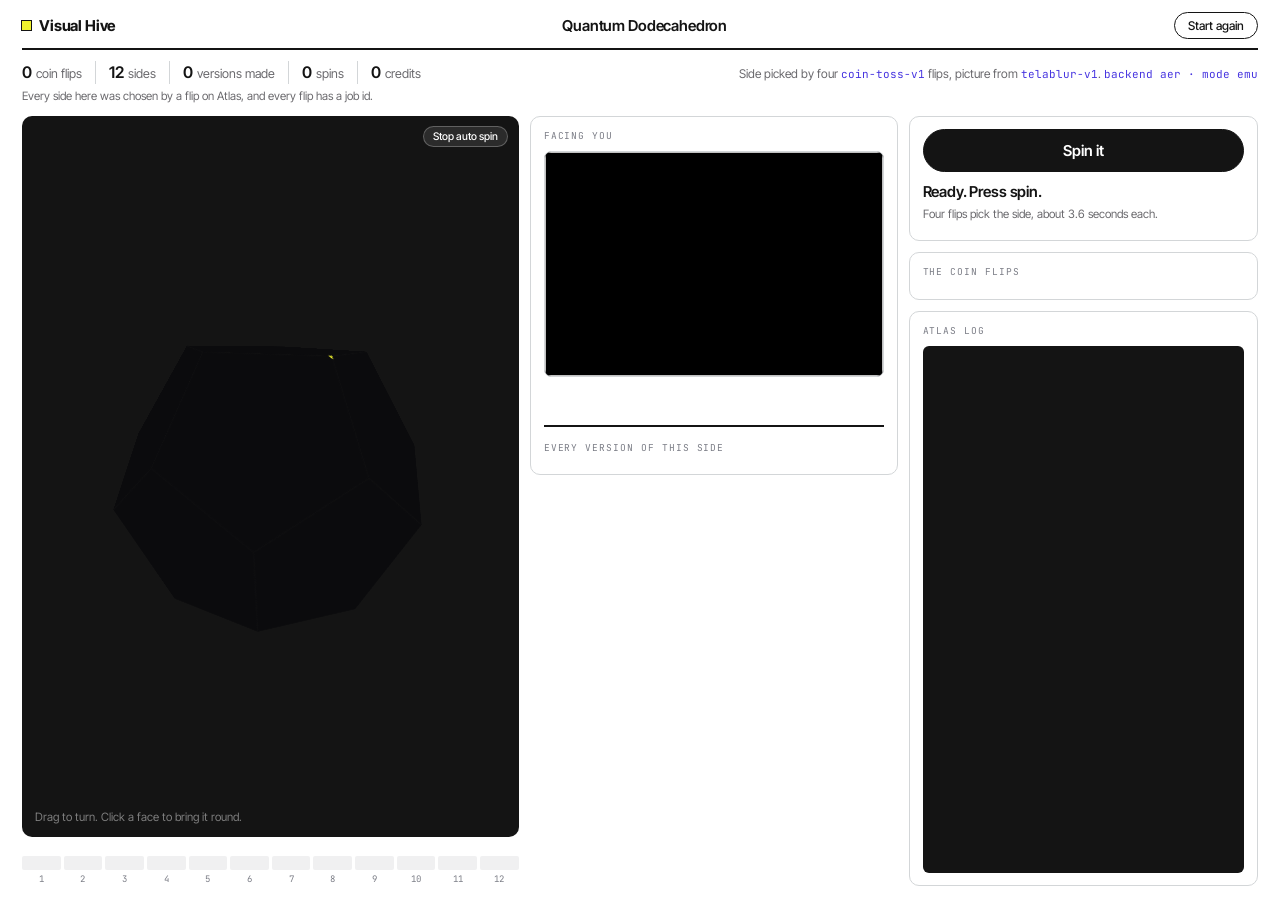
==== templates/index.html @ 01b64211 "Moth Hack 2026 — quantum dodecahedron viewer Flask live viewer for challenge #8: real Atlas API quan" ====
<!doctype html>
<html lang="en-GB">
<head>
<meta charset="utf-8">
<meta name="viewport" content="width=device-width, initial-scale=1, viewport-fit=cover">
<title>Quantum Dodecahedron</title>

<link rel="preconnect" href="https://fonts.googleapis.com">
<link rel="preconnect" href="https://fonts.gstatic.com" crossorigin>
<link href="https://fonts.googleapis.com/css2?family=Inter+Tight:wght@400;500;600;700&family=JetBrains+Mono:wght@400;500&display=swap" rel="stylesheet">
<link rel="stylesheet" href="/static/css/style.css">
</head>
<body>

<div class="app">

  <!-- 1 topbar -->
  <header id="topbar">
    <span class="brand"><i class="sq"></i> Visual Hive</span>
    <h1>Quantum Dodecahedron</h1>
    <button id="resetBtn">Start again</button>
  </header>

  <!-- 2 counters and engine line -->
  <div id="meta">
    <div>
      <div id="counters">
        <span><b id="c-flips">0</b>coin flips</span>
        <span><b>12</b>sides</span>
        <span><b id="c-versions">0</b>versions made</span>
        <span><b id="c-spins">0</b>spins</span>
        <span><b id="c-credits">0</b>credits</span>
      </div>
      <div id="claim">Every side here was chosen by a flip on Atlas, and every flip has a job id.</div>
    </div>
    <div id="engine-line">
      Side picked by four <span class="m">coin-toss-v1</span> flips, picture from
      <span class="m">telablur-v1</span>. <span class="m">backend aer &middot; mode emu</span>
    </div>
  </div>

  <!-- 3 the three columns -->
  <div class="main">

    <!-- left: the solid -->
    <div class="col">
      <div id="stage">
        <div class="hud">
          <button id="autoSpinBtn">Stop auto spin</button>
        </div>
        <div class="tip">Drag to turn. Click a face to bring it round.</div>
      </div>
      <div id="floorstrip"></div>
    </div>

    <!-- middle: facing you -->
    <div class="col">
      <div class="card">
        <span class="kicker">Facing you</span>
        <img id="faceimg" alt="">
        <button id="maskToggle" class="ghost" hidden>Show mask</button>

        <div class="facehead">
          <h2 id="facename">&nbsp;</h2>
          <span id="faceversion"></span>
        </div>
        <p class="facesub" id="facesub"></p>

        <div class="rows" id="facerows"></div>

        <div id="versions">
          <span class="kicker">Every version of this side</span>
          <div id="vlist" style="margin-top:5px"></div>
        </div>
      </div>
    </div>

    <!-- right: the wait, in the order it happens -->
    <div class="col colC">
      <div class="card">
        <button class="primary" id="spinBtn">Spin it</button>
        <div id="status">
          <div id="stage-line">Ready. Press spin.</div>
          <div id="poll-line">Four flips pick the side, about 3.6 seconds each.</div>
          <div id="clock-line"></div>
        </div>
      </div>

      <div class="card">
        <span class="kicker">The coin flips</span>
        <div id="ladder-rows"></div>
      </div>

      <div class="card logcard">
        <span class="kicker">Atlas log</span>
        <div id="log"></div>
      </div>
    </div>

  </div>
</div>

<script src="/static/js/dodeca.js"></script>
<script src="/static/js/app.js"></script>
</body>
</html>
---- static/css/style.css ----
/* Lifted from reference/screen.html's STYLE START/END block (docs/07-design.md
   tokens, docs/05-screen-contract.md layout) — see LEARNINGS.md 2026-09-26 for
   what was deliberately dropped: .pclip .edge/.num (dodeca.js never creates
   those child spans, so the selectors are inert) and the reference's
   edge-gradient .sel rule (replaced with the box-shadow rule already proven
   to work, which doesn't depend on those missing spans). #stage/.pface/.pclip
   themselves are unchanged from the reference — this file already had a
   correct, simpler version of them; this replaces it with the fuller one
   (adds background/cursor/flex) since they're compatible. */

/* --- tokens, docs/07-design.md --------------------------------------- */
:root{
  --paper:#ffffff;   /* background, always white            */
  --ink:#141414;     /* text, the stage, rules              */
  --signal:#f0f22e;  /* the one live thing. never text on white */
  --circuit:#4634e0; /* job ids, elapsed, credits. nothing else */
  --slate:#6a696d;   /* secondary text, data labels         */
  --steel:#7b7d86;   /* kickers, API field names            */
  --mist:#d3d6d8;    /* hairlines, borders                  */
  --track:#f0f0f1;   /* bar tracks, inactive pills          */

  --S:180px;         /* face box                            */
  --R:117.81px;      /* inradius = 0.6545 x S               */
  color-scheme:light;
  box-sizing:border-box;
}
*,*::before,*::after{box-sizing:inherit}
html,body{height:100%}
body{margin:0;background:var(--paper);color:var(--ink);
  font-family:"Inter Tight",system-ui,-apple-system,Arial,sans-serif;
  font-size:15px;line-height:1.45;-webkit-font-smoothing:antialiased}

/* --- shared ---------------------------------------------------------- */
.mono,code{font-family:"JetBrains Mono",ui-monospace,Menlo,Consolas,monospace}
.kicker{font-family:"JetBrains Mono",monospace;font-size:9.5px;text-transform:uppercase;
  letter-spacing:.1em;color:var(--steel)}
.sq{width:9px;height:9px;background:var(--signal);outline:1px solid var(--ink);
  display:inline-block;flex:0 0 auto}
.card{border:1px solid var(--mist);border-radius:10px;padding:12px 13px;min-width:0}
.card > .kicker{display:block;margin-bottom:8px}
button{font-family:"Inter Tight";font-size:12px;font-weight:500;background:var(--paper);
  color:var(--ink);border:1px solid var(--ink);border-radius:99px;padding:5px 13px;cursor:pointer}
button.primary{background:var(--ink);color:#fff;font-size:15px;font-weight:600;
  padding:11px 26px;width:100%}
button:focus-visible{outline:2px solid var(--circuit);outline-offset:2px}
button:disabled{opacity:.4;cursor:default}

/* --- shell ----------------------------------------------------------- */
/* height, not min-height: 07-design.md's own warning is "min-height:0 on
   every flex/grid child with a scroller, or the log will push the page
   instead of scrolling" — that only holds if something above actually caps
   the height in the first place. min-height:100% here doesn't; the grid
   just grows to fit hundreds of real log lines instead of confining them
   to #log's own scrollbar. Confirmed the bug via a real browser screenshot
   (an 8862px-tall page) before fixing — see LEARNINGS.md, 2026-09-26. */
.app{height:100%;display:grid;grid-template-rows:auto auto 1fr;gap:11px;
  max-width:1500px;margin:0 auto;overflow:hidden;
  padding:calc(12px + env(safe-area-inset-top,0px)) clamp(12px,2vw,22px)
          calc(14px + env(safe-area-inset-bottom,0px))}

/* --- 1 topbar -------------------------------------------------------- */
#topbar{display:flex;align-items:center;justify-content:space-between;gap:14px;
  flex-wrap:wrap;border-bottom:2px solid var(--ink);padding-bottom:9px}
#topbar .brand{display:flex;align-items:center;gap:8px;font-weight:700;font-size:15px;
  letter-spacing:-.01em}
#topbar h1{margin:0;font-size:15px;font-weight:600;letter-spacing:-.01em}

/* --- 2 counters and engine line -------------------------------------- */
#meta{display:flex;justify-content:space-between;gap:16px;flex-wrap:wrap;align-items:baseline}
#counters{display:flex;flex-wrap:wrap}
#counters > span{padding-right:13px;margin-right:13px;border-right:1px solid var(--mist);
  font-size:12.5px;color:var(--slate)}
#counters > span:last-child{border-right:0;margin-right:0;padding-right:0}
#counters b{color:var(--ink);font-weight:600;font-size:16px;margin-right:4px}
#claim{font-size:11.5px;color:var(--slate);margin-top:4px}
#engine-line{font-size:12px;color:var(--slate)}
#engine-line .m{font-family:"JetBrains Mono",monospace;font-size:11px;color:var(--circuit)}

/* --- 3 columns ------------------------------------------------------- */
.main{display:grid;grid-template-columns:minmax(0,1.35fr) minmax(280px,1fr) minmax(280px,.95fr);
  gap:11px;min-height:0}
.col{display:flex;flex-direction:column;gap:11px;min-width:0;min-height:0}
@media(max-width:1180px){
  .main{grid-template-columns:minmax(0,1.2fr) minmax(260px,1fr)}
  .colC{grid-column:1 / -1}}
@media(max-width:760px){
  .main{grid-template-columns:1fr}
  .colC{grid-column:auto}
  /* .app{height:100%;overflow:hidden} is correct for the fixed 3-column
     desktop layout (it's what keeps #log scrolling in its own box instead
     of pushing the page — see the note above .app's rule). Once columns
     stack into one on a phone, that same hard cap just clips everything
     below the fold with no way to scroll to it — confirmed with a real
     mobile viewport screenshot before fixing, not assumed. On a phone the
     page scrolls normally instead; individual boxes (#log) get their own
     bounded height instead of fighting over a 1fr row that no longer
     constrains them. */
  .app{height:auto;min-height:100%;overflow:visible}
  #stage{flex:none;min-height:0;height:52vh;max-height:340px}
  .logcard{flex:none}
  #log{max-height:200px}
  #meta{gap:8px 16px}
  #counters{gap:2px 0}
  #counters>span{font-size:11.5px;padding-right:10px;margin-right:10px}
  #engine-line{font-size:11px}
}

/* --- the solid ------------------------------------------------------- */
/* THE RULE: .pface carries the 3D transform and NOTHING that groups it.
   No clip-path, filter, opacity below 1, mask, overflow or mix-blend-mode.
   Any of those drops it out of the 3D context and the solid paints flat.
   dodeca.js builds #solid and all 12 .pface/.pclip nodes at runtime — this
   file only styles them, never creates them. */
#stage{background:var(--ink);border-radius:10px;position:relative;overflow:hidden;
  display:grid;place-items:center;perspective:720px;flex:1;min-height:320px;
  touch-action:none;user-select:none;cursor:grab}
.pface{position:absolute;inset:0;backface-visibility:hidden}
.pclip{position:absolute;inset:0;
  clip-path:polygon(50% 0%,97.55% 34.55%,79.39% 90.45%,20.61% 90.45%,2.45% 34.55%);
  background:#0b0b0d center/cover no-repeat}
.pface.sel .pclip{                     /* selection is an edge, never a wash */
  box-shadow: inset 0 0 0 2px var(--signal);
}
#stage .hud{position:absolute;right:11px;top:10px;display:flex;gap:6px;z-index:6}
#stage .hud button{font-size:10.5px;padding:3px 9px;background:rgba(255,255,255,.1);
  color:#fff;border:1px solid rgba(255,255,255,.25)}
#stage .tip{position:absolute;left:13px;bottom:11px;font-size:11.5px;
  color:rgba(255,255,255,.45);z-index:6}

/* --- facing you ------------------------------------------------------ */
#faceimg{width:100%;border-radius:7px;display:block;border:1px solid var(--mist);
  background:#000;aspect-ratio:3/2;object-fit:cover}
#maskToggle{margin-top:8px;font-size:10.5px;padding:3px 11px}
.facehead{display:flex;justify-content:space-between;align-items:baseline;gap:10px;margin:10px 0 2px}
.facehead h2{margin:0;font-size:19px;font-weight:700;letter-spacing:-.02em}
.facehead span{font-family:"JetBrains Mono",monospace;font-size:11px;color:var(--circuit)}
.facesub{margin:0 0 8px;font-size:12px;color:var(--slate)}
.mfloor{font-family:"JetBrains Mono",monospace;font-size:11px;color:var(--circuit);margin-left:6px}

/* data row: plain label on top, API field name under it, value right */
.r{display:grid;grid-template-columns:1fr auto;gap:10px;padding:5px 0;
  border-bottom:1px solid var(--mist);font-size:12px;align-items:baseline}
.r:last-child{border-bottom:0}
.r .k{color:var(--slate)}
.r .k em{display:block;font-style:normal;font-family:"JetBrains Mono",monospace;
  font-size:9px;color:var(--steel)}
.r .v{font-weight:600;font-size:11.5px;text-align:right;word-break:break-all}
.r .v.c{color:var(--circuit);font-family:"JetBrains Mono",monospace;font-weight:400;font-size:10px}

#versions{margin-top:10px;border-top:2px solid var(--ink);padding-top:8px}
/* M4: a side landed on four times reads four rising numbers down this column */
.vrow{display:grid;grid-template-columns:50px 1fr auto auto;gap:9px;align-items:center;
  padding:6px 0;border-bottom:1px solid var(--mist);font-size:11.5px;cursor:pointer}
.vrow:last-child{border-bottom:0}
.vrow.now{background:linear-gradient(transparent 64%,var(--signal) 64%)}
.vthumb{width:50px;height:34px;border-radius:3px;border:1px solid var(--mist);
  background-size:cover;background-position:center}
.vmain b{font-weight:600}
.vmain em{font-style:normal;display:block;font-family:"JetBrains Mono",monospace;
  font-size:9.5px;color:var(--circuit)}
.vfloor{font-family:"JetBrains Mono",monospace;font-size:9.5px;color:var(--steel);text-align:right}
.vtime{font-family:"JetBrains Mono",monospace;font-size:9.5px;color:var(--steel);
  text-align:right;line-height:1.5}

/* --- floor strip under the solid (docs/mask-tasks M5) ------------------ */
#floorstrip{display:grid;grid-template-columns:repeat(12,1fr);gap:3px;margin-top:8px}
.fcell{display:flex;flex-direction:column;gap:3px;min-width:0}
.ffill{height:14px;border-radius:2px;background:var(--track);overflow:hidden}
.ffill i{display:block;height:100%;width:0%;background:var(--ink);transition:width .4s ease}
.fcell.front .ffill i{background:var(--signal)}
.fnum{font-family:"JetBrains Mono",monospace;font-size:9px;color:var(--steel);text-align:center}

/* --- activity -------------------------------------------------------- */
#status{margin-top:10px;display:flex;flex-direction:column;gap:5px}
#stage-line{font-size:15px;font-weight:600;line-height:1.3;letter-spacing:-.01em}
#stage-line .hl{background:linear-gradient(transparent 58%,var(--signal) 58%)}
#poll-line{font-size:11.5px;color:var(--slate)}
#clock-line{font-family:"JetBrains Mono",monospace;font-size:10.5px;color:var(--steel)}

.draw{margin-bottom:9px}
.draw .dlab{font-size:11.5px;color:var(--slate);margin-bottom:4px}
.rung{display:grid;grid-template-columns:44px 46px 20px 1fr;gap:8px;align-items:center;
  padding:5px 0;border-bottom:1px solid var(--mist);font-size:11.5px;
  opacity:0;transform:translateY(-4px);transition:opacity .28s ease, transform .28s ease}
.rung.in{opacity:1;transform:none}
.rung .n{color:var(--steel);font-size:11px}
.rung .o{font-weight:600}
.rung .b{font-family:"JetBrains Mono",monospace;font-weight:500;text-align:center;
  background:var(--track);border-radius:3px}
.rung .b.one{background:var(--ink);color:#fff}
.rung .j{font-family:"JetBrains Mono",monospace;font-size:9.5px;color:var(--circuit);
  overflow:hidden;text-overflow:ellipsis;white-space:nowrap}
.dsum{margin-top:6px;font-size:12px}
.dsum .bits{font-family:"JetBrains Mono",monospace;letter-spacing:.28em;font-weight:500}
.dsum .good{background:linear-gradient(transparent 58%,var(--signal) 58%);font-weight:600}

.logcard{flex:1;min-height:150px;display:flex;flex-direction:column}
#log{background:var(--ink);border-radius:6px;padding:9px 10px;flex:1;overflow:auto;
  font-family:"JetBrains Mono",monospace;font-size:10px;line-height:1.65;color:#d8d8d8}
#log .l{display:grid;grid-template-columns:52px 104px 1fr;gap:8px;padding:1px 0}
#log .t{color:#7a7a7a}
#log .ty{color:var(--signal)}
#log .ty.sub{color:#9aa0ff}
#log .ty.cmp{color:#8ad8b5}
#log .d{color:#cbcbcb;overflow:hidden;text-overflow:ellipsis;white-space:nowrap}

@media (prefers-reduced-motion:reduce){*{animation:none!important;transition:none!important}}
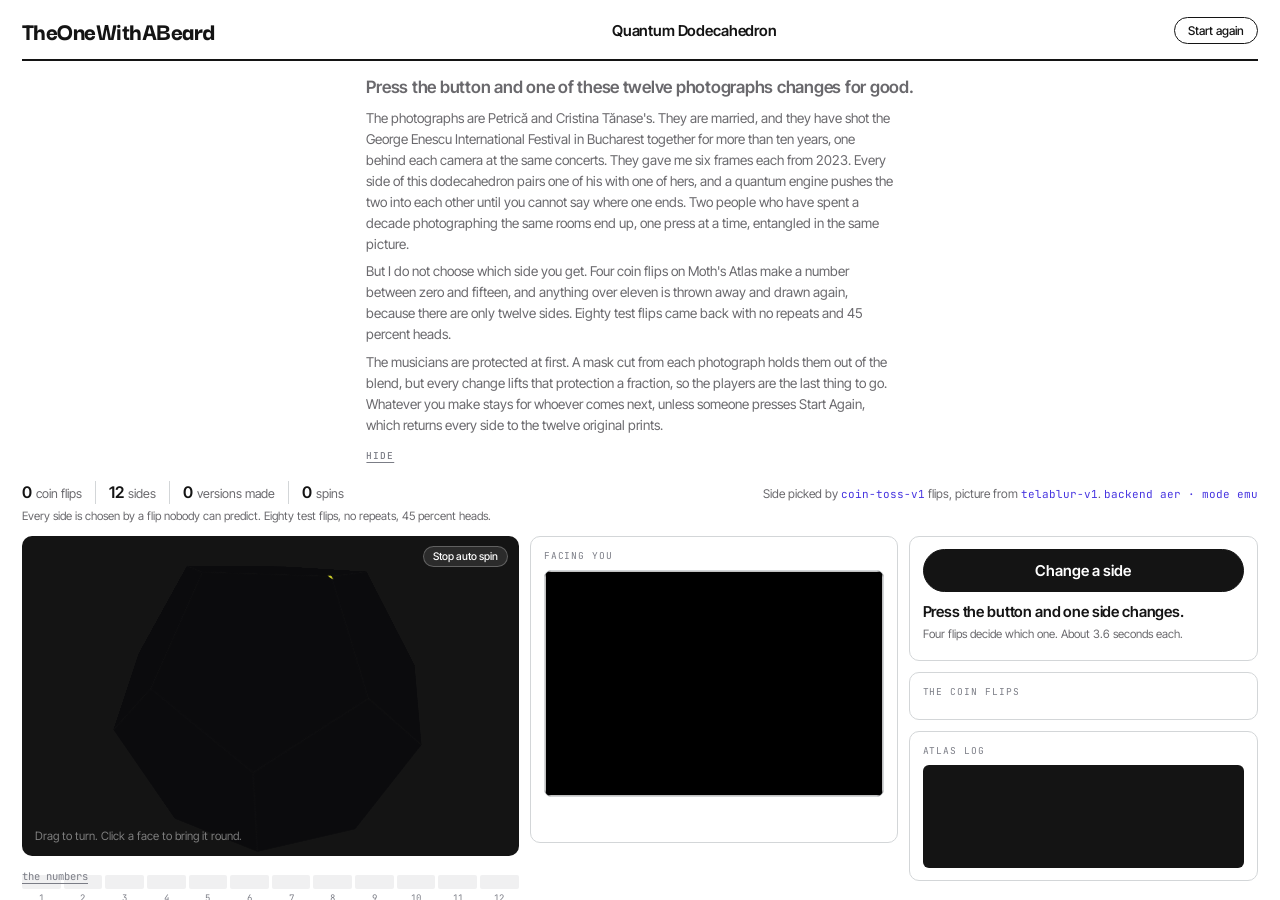
==== commit d59a206a: "Full working snapshot before submission cleanup Everything as of the exhibition build day: all UI/co" ====
--- a/templates/index.html
+++ b/templates/index.html
@@ -16,10 +16,36 @@
 
   <!-- 1 topbar -->
   <header id="topbar">
-    <span class="brand"><i class="sq"></i> Visual Hive</span>
+    <span class="byline">TheOneWithABeard</span>
     <h1>Quantum Dodecahedron</h1>
     <button id="resetBtn">Start again</button>
   </header>
+
+  <!-- 2b intro -->
+  <section id="intro" open>
+    <p class="lede">Press the button and one of these twelve photographs changes for good.</p>
+
+    <p>The photographs are Petrică and Cristina Tănase's. They are married, and they
+    have shot the George Enescu International Festival in Bucharest together for more
+    than ten years, one behind each camera at the same concerts. They gave me six
+    frames each from 2023. Every side of this dodecahedron pairs one of his with one of hers,
+    and a quantum engine pushes the two into each other until you cannot say where one
+    ends. Two people who have spent a decade photographing the same rooms end up,
+    one press at a time, entangled in the same picture.</p>
+
+    <p>But I do not choose which side you get. Four coin flips on Moth's Atlas make a
+    number between zero and fifteen, and anything over eleven is thrown away and drawn
+    again, because there are only twelve sides. Eighty test flips came back with no
+    repeats and 45 percent heads.</p>
+
+    <p>The musicians are protected at first. A mask cut from each photograph holds them
+    out of the blend, but every change lifts that protection a fraction, so the players
+    are the last thing to go. Whatever you make stays for whoever comes next,
+    unless someone presses Start Again, which returns every side to the
+    twelve original prints.</p>
+
+    <button id="introToggle" aria-expanded="true" aria-controls="intro">Hide</button>
+  </section>
 
   <!-- 2 counters and engine line -->
   <div id="meta">
@@ -29,12 +55,11 @@
         <span><b>12</b>sides</span>
         <span><b id="c-versions">0</b>versions made</span>
         <span><b id="c-spins">0</b>spins</span>
-        <span><b id="c-credits">0</b>credits</span>
       </div>
-      <div id="claim">Every side here was chosen by a flip on Atlas, and every flip has a job id.</div>
+      <div id="claim">Every side is chosen by a flip nobody can predict. Eighty test flips, no repeats, 45 percent heads.</div>
     </div>
     <div id="engine-line">
-      Side picked by four <span class="m">coin-toss-v1</span> flips, picture from
+      Side picked by <span class="m">coin-toss-v1</span> flips, picture from
       <span class="m">telablur-v1</span>. <span class="m">backend aer &middot; mode emu</span>
     </div>
   </div>
@@ -55,9 +80,10 @@
 
     <!-- middle: facing you -->
     <div class="col">
-      <div class="card">
+      <div class="card" id="facingCard">
         <span class="kicker">Facing you</span>
         <img id="faceimg" alt="">
+        <p class="credit" id="facecredit"></p>
         <button id="maskToggle" class="ghost" hidden>Show mask</button>
 
         <div class="facehead">
@@ -78,10 +104,10 @@
     <!-- right: the wait, in the order it happens -->
     <div class="col colC">
       <div class="card">
-        <button class="primary" id="spinBtn">Spin it</button>
+        <button class="primary" id="spinBtn">Change a side</button>
         <div id="status">
-          <div id="stage-line">Ready. Press spin.</div>
-          <div id="poll-line">Four flips pick the side, about 3.6 seconds each.</div>
+          <div id="stage-line">Press the button and one side changes.</div>
+          <div id="poll-line">Four flips decide which one. About 3.6 seconds each.</div>
           <div id="clock-line"></div>
         </div>
       </div>
@@ -98,6 +124,8 @@
     </div>
 
   </div>
+
+  <footer id="mainfooter"><a id="dataLink" href="/data">the numbers</a></footer>
 </div>
 
 <script src="/static/js/dodeca.js"></script>
--- a/static/css/style.css
+++ b/static/css/style.css
@@ -7,6 +7,8 @@
    themselves are unchanged from the reference — this file already had a
    correct, simpler version of them; this replaces it with the fuller one
    (adds background/cursor/flex) since they're compatible. */
+
+@import url('https://fonts.googleapis.com/css2?family=Darker+Grotesque:wght@700;800&display=swap');
 
 /* --- tokens, docs/07-design.md --------------------------------------- */
 :root{
@@ -61,9 +63,27 @@
 /* --- 1 topbar -------------------------------------------------------- */
 #topbar{display:flex;align-items:center;justify-content:space-between;gap:14px;
   flex-wrap:wrap;border-bottom:2px solid var(--ink);padding-bottom:9px}
-#topbar .brand{display:flex;align-items:center;gap:8px;font-weight:700;font-size:15px;
-  letter-spacing:-.01em}
 #topbar h1{margin:0;font-size:15px;font-weight:600;letter-spacing:-.01em}
+.byline{
+  font-family:"Darker Grotesque",sans-serif;
+  font-weight:800;
+  font-size:26px;
+  letter-spacing:-.02em;
+  color:var(--ink);
+}
+
+/* --- intro block (docs/TASKS-site-copy.md §2) -------------------------- */
+#intro{max-width:66ch;margin:2px auto 4px}
+#intro .lede{font-size:17px;font-weight:600;letter-spacing:-.015em;margin:0 0 8px}
+#intro p{font-size:13.5px;line-height:1.55;color:var(--slate);margin:0 0 7px;max-width:66ch}
+#intro[hidden]{display:none}
+#intro.collapsed p:not(.lede){display:none}
+#introToggle{
+  font-family:"JetBrains Mono",monospace;font-size:9.5px;text-transform:uppercase;
+  letter-spacing:.1em;color:var(--steel);background:none;border:0;padding:4px 0;
+  cursor:pointer;text-decoration:underline;text-underline-offset:3px;
+}
+#introToggle:hover{color:var(--ink)}
 
 /* --- 2 counters and engine line -------------------------------------- */
 #meta{display:flex;justify-content:space-between;gap:16px;flex-wrap:wrap;align-items:baseline}
@@ -80,6 +100,11 @@
 .main{display:grid;grid-template-columns:minmax(0,1.35fr) minmax(280px,1fr) minmax(280px,.95fr);
   gap:11px;min-height:0}
 .col{display:flex;flex-direction:column;gap:11px;min-width:0;min-height:0}
+/* The middle column had no internal scroll, unlike .logcard's — real
+   version history (several entries deep) genuinely overflows a fixed-height
+   card with no way to reach the rest of it, confirmed directly (a real
+   screenshot showing content cut off mid-row with no scrollbar at all). */
+#facingCard{flex:1;min-height:0;overflow-y:auto}
 @media(max-width:1180px){
   .main{grid-template-columns:minmax(0,1.2fr) minmax(260px,1fr)}
   .colC{grid-column:1 / -1}}
@@ -130,6 +155,7 @@
 /* --- facing you ------------------------------------------------------ */
 #faceimg{width:100%;border-radius:7px;display:block;border:1px solid var(--mist);
   background:#000;aspect-ratio:3/2;object-fit:cover}
+.credit{margin:6px 0 0;font-size:11.5px;color:var(--slate)}
 #maskToggle{margin-top:8px;font-size:10.5px;padding:3px 11px}
 .facehead{display:flex;justify-content:space-between;align-items:baseline;gap:10px;margin:10px 0 2px}
 .facehead h2{margin:0;font-size:19px;font-weight:700;letter-spacing:-.02em}
@@ -145,6 +171,8 @@
 .r .k em{display:block;font-style:normal;font-family:"JetBrains Mono",monospace;
   font-size:9px;color:var(--steel)}
 .r .v{font-weight:600;font-size:11.5px;text-align:right;word-break:break-all}
+.r .v em{display:block;font-style:normal;font-weight:400;font-size:9.5px;
+  color:var(--slate);margin-top:2px}
 .r .v.c{color:var(--circuit);font-family:"JetBrains Mono",monospace;font-weight:400;font-size:10px}
 
 #versions{margin-top:10px;border-top:2px solid var(--ink);padding-top:8px}
@@ -204,4 +232,36 @@
 #log .ty.cmp{color:#8ad8b5}
 #log .d{color:#cbcbcb;overflow:hidden;text-overflow:ellipsis;white-space:nowrap}
 
+/* --- /data: the numbers (docs/TASKS-final-ui.md §4/§5) ---------------- */
+.data-app{height:auto;overflow:visible;max-width:1180px;margin:0 auto;padding:14px 18px 60px}
+#backLink{font-family:"JetBrains Mono",monospace;font-size:10.5px;text-decoration:underline;
+  text-underline-offset:3px;color:var(--steel);padding:3px 0}
+#backLink:hover{color:var(--ink)}
+.dgrid{display:grid;grid-template-columns:repeat(12,1fr);gap:11px;margin-top:14px}
+.dgrid .card{min-width:0}
+.dgrid .card>.kicker{display:block;margin-bottom:2px;font-size:12px;text-transform:none;
+  letter-spacing:normal;font-weight:600;color:var(--ink);font-family:"Inter Tight",sans-serif}
+.cap{margin:0 0 10px;font-size:11.5px;color:var(--slate);max-width:60ch}
+.w12{grid-column:span 12}.w8{grid-column:span 8}.w6{grid-column:span 6}.w4{grid-column:span 4}
+@media(max-width:900px){.w8,.w6,.w4{grid-column:span 12}}
+.dgrid svg{display:block;width:100%;height:auto;overflow:visible}
+.big{font-size:clamp(30px,4.4vw,46px);font-weight:700;letter-spacing:-.03em;line-height:1;display:block}
+.big.sig{background:linear-gradient(transparent 62%,var(--signal) 62%);display:inline-block}
+.unit{font-size:12px;color:var(--slate);margin-top:5px}
+.dark{background:var(--ink);border-color:var(--ink);color:#c9c9c9}
+.dark .cap{color:#9a9a9a}.dark .big{color:var(--signal)}.dark .unit{color:#9a9a9a}
+.dtable{width:100%;border-collapse:collapse;font-size:12px}
+.dtable th{text-align:left;font-family:"JetBrains Mono",monospace;font-size:9px;text-transform:uppercase;
+  letter-spacing:.09em;color:var(--steel);font-weight:400;padding:0 0 5px}
+.dtable td{padding:5px 14px 5px 0;border-top:1px solid var(--mist)}
+.dtable td:last-child{padding-right:0}
+.dtable td.n{text-align:right;font-family:"JetBrains Mono",monospace;font-size:11px}
+.dtable td.c{color:var(--circuit)}
+#dfooter{margin-top:26px;border-top:1px solid var(--mist);padding-top:10px;display:flex;
+  justify-content:space-between;gap:12px;flex-wrap:wrap}
+#dataLink{font-family:"JetBrains Mono",monospace;font-size:10.5px;color:var(--steel);
+  text-decoration:underline;text-underline-offset:3px}
+#dataLink:hover{color:var(--ink)}
+#mainfooter{margin-top:10px;padding-top:0}
+
 @media (prefers-reduced-motion:reduce){*{animation:none!important;transition:none!important}}
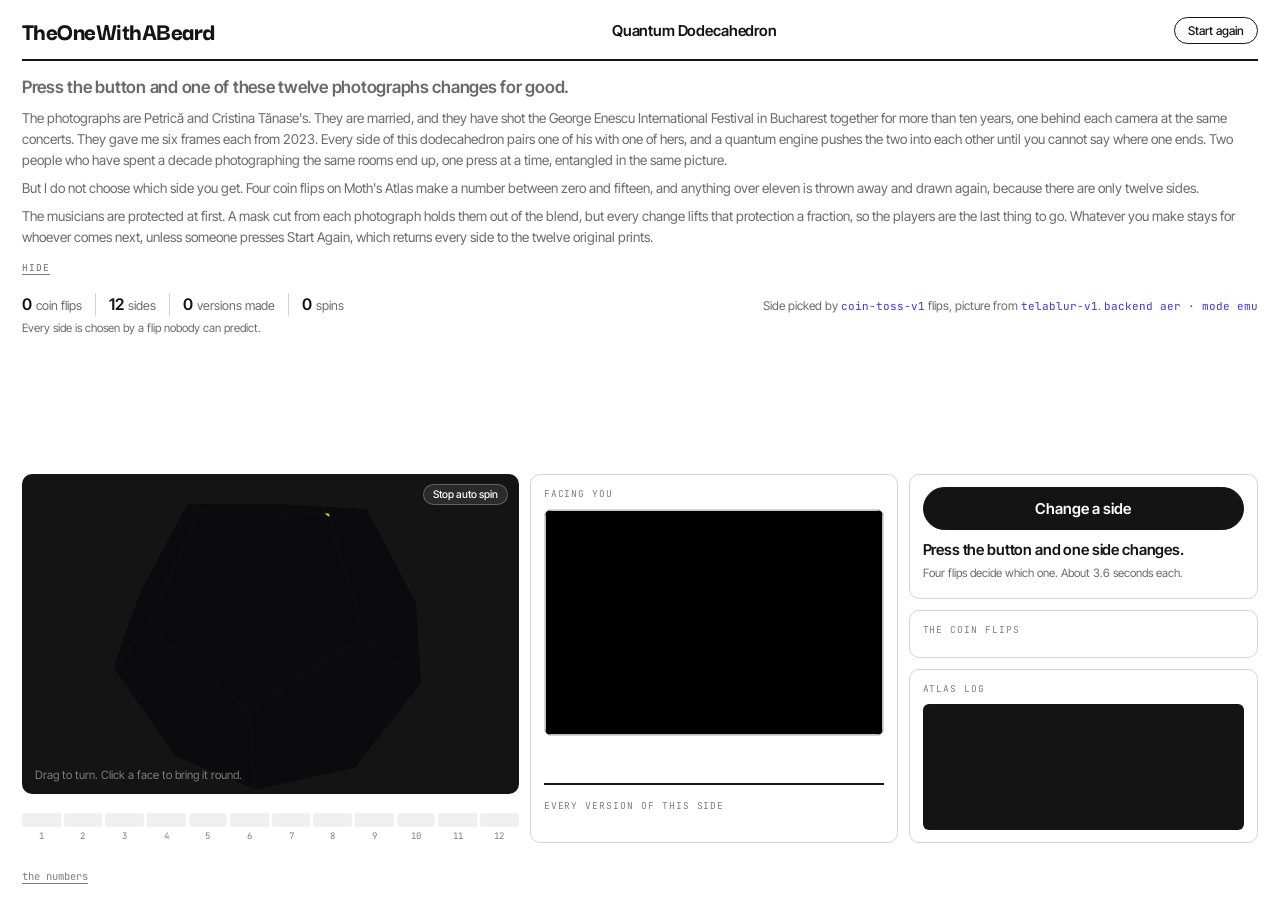
==== commit c98ec61a: "Layout: whole page scrolls now, log matches Facing you's height .app dropped its fixed-viewport-heig" ====
--- a/templates/index.html
+++ b/templates/index.html
@@ -35,8 +35,7 @@
 
     <p>But I do not choose which side you get. Four coin flips on Moth's Atlas make a
     number between zero and fifteen, and anything over eleven is thrown away and drawn
-    again, because there are only twelve sides. Eighty test flips came back with no
-    repeats and 45 percent heads.</p>
+    again, because there are only twelve sides.</p>
 
     <p>The musicians are protected at first. A mask cut from each photograph holds them
     out of the blend, but every change lifts that protection a fraction, so the players
@@ -56,7 +55,7 @@
         <span><b id="c-versions">0</b>versions made</span>
         <span><b id="c-spins">0</b>spins</span>
       </div>
-      <div id="claim">Every side is chosen by a flip nobody can predict. Eighty test flips, no repeats, 45 percent heads.</div>
+      <div id="claim">Every side is chosen by a flip nobody can predict.</div>
     </div>
     <div id="engine-line">
       Side picked by <span class="m">coin-toss-v1</span> flips, picture from
--- a/static/css/style.css
+++ b/static/css/style.css
@@ -55,8 +55,17 @@
    just grows to fit hundreds of real log lines instead of confining them
    to #log's own scrollbar. Confirmed the bug via a real browser screenshot
    (an 8862px-tall page) before fixing — see LEARNINGS.md, 2026-09-26. */
-.app{height:100%;display:grid;grid-template-rows:auto auto 1fr;gap:11px;
-  max-width:1500px;margin:0 auto;overflow:hidden;
+/* height:auto + overflow:visible, not the fixed-viewport-height, clipped
+   shell this used to be: Bogdan's own call (26-09-2026) — the page scrolls
+   as one normal page now, "Facing you" included, rather than being boxed
+   into its own internal scrollbar. #log keeps its scroll (below) but is no
+   longer fighting a hard-capped 1fr row to get it — CSS grid's own
+   align-items:stretch default gives .logcard's column the height of
+   whichever column is naturally tallest (usually the middle one, once it's
+   unclipped), and .logcard's own flex:1 + #log's overflow:auto turn that
+   into "same height as Facing you, scrolls inside itself" for free. */
+.app{height:auto;min-height:100%;overflow:visible;display:grid;grid-template-rows:auto auto 1fr;gap:11px;
+  max-width:1500px;margin:0 auto;
   padding:calc(12px + env(safe-area-inset-top,0px)) clamp(12px,2vw,22px)
           calc(14px + env(safe-area-inset-bottom,0px))}
 
@@ -73,9 +82,9 @@
 }
 
 /* --- intro block (docs/TASKS-site-copy.md §2) -------------------------- */
-#intro{max-width:66ch;margin:2px auto 4px}
+#intro{margin:2px 0 4px}
 #intro .lede{font-size:17px;font-weight:600;letter-spacing:-.015em;margin:0 0 8px}
-#intro p{font-size:13.5px;line-height:1.55;color:var(--slate);margin:0 0 7px;max-width:66ch}
+#intro p{font-size:13.5px;line-height:1.55;color:var(--slate);margin:0 0 7px;max-width:none}
 #intro[hidden]{display:none}
 #intro.collapsed p:not(.lede){display:none}
 #introToggle{
@@ -100,27 +109,15 @@
 .main{display:grid;grid-template-columns:minmax(0,1.35fr) minmax(280px,1fr) minmax(280px,.95fr);
   gap:11px;min-height:0}
 .col{display:flex;flex-direction:column;gap:11px;min-width:0;min-height:0}
-/* The middle column had no internal scroll, unlike .logcard's — real
-   version history (several entries deep) genuinely overflows a fixed-height
-   card with no way to reach the rest of it, confirmed directly (a real
-   screenshot showing content cut off mid-row with no scrollbar at all). */
-#facingCard{flex:1;min-height:0;overflow-y:auto}
+/* Full page scroll now (see .app), so the middle column just flows with
+   its natural content height — no internal scrollbar of its own. */
+#facingCard{flex:1}
 @media(max-width:1180px){
   .main{grid-template-columns:minmax(0,1.2fr) minmax(260px,1fr)}
   .colC{grid-column:1 / -1}}
 @media(max-width:760px){
   .main{grid-template-columns:1fr}
   .colC{grid-column:auto}
-  /* .app{height:100%;overflow:hidden} is correct for the fixed 3-column
-     desktop layout (it's what keeps #log scrolling in its own box instead
-     of pushing the page — see the note above .app's rule). Once columns
-     stack into one on a phone, that same hard cap just clips everything
-     below the fold with no way to scroll to it — confirmed with a real
-     mobile viewport screenshot before fixing, not assumed. On a phone the
-     page scrolls normally instead; individual boxes (#log) get their own
-     bounded height instead of fighting over a 1fr row that no longer
-     constrains them. */
-  .app{height:auto;min-height:100%;overflow:visible}
   #stage{flex:none;min-height:0;height:52vh;max-height:340px}
   .logcard{flex:none}
   #log{max-height:200px}
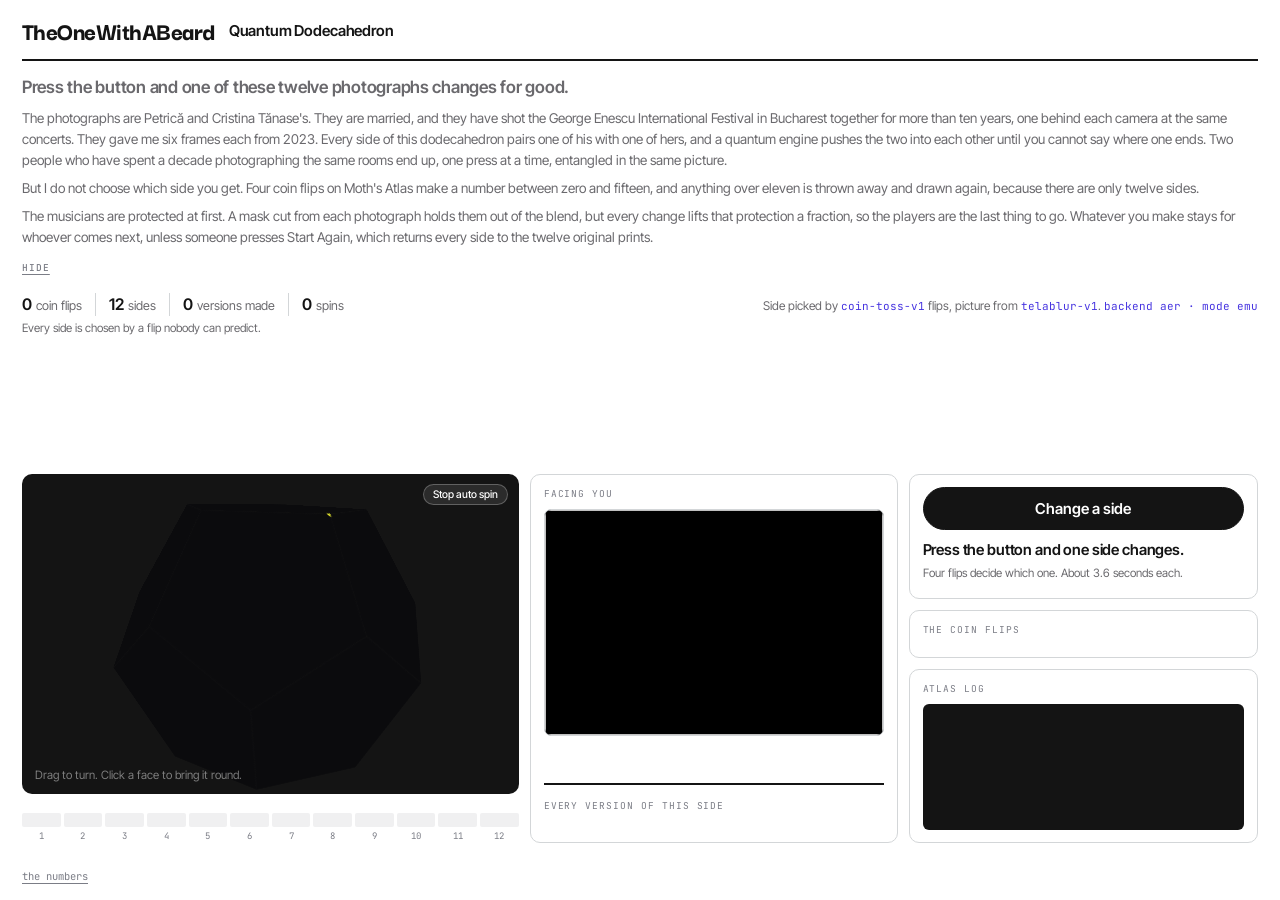
==== commit 52654a43: "Remove the Start again / reset button from the UI Bogdan's call — a public, judged demo shouldn't le" ====
--- a/templates/index.html
+++ b/templates/index.html
@@ -18,7 +18,6 @@
   <header id="topbar">
     <span class="byline">TheOneWithABeard</span>
     <h1>Quantum Dodecahedron</h1>
-    <button id="resetBtn">Start again</button>
   </header>
 
   <!-- 2b intro -->
--- a/static/css/style.css
+++ b/static/css/style.css
@@ -70,7 +70,7 @@
           calc(14px + env(safe-area-inset-bottom,0px))}
 
 /* --- 1 topbar -------------------------------------------------------- */
-#topbar{display:flex;align-items:center;justify-content:space-between;gap:14px;
+#topbar{display:flex;align-items:center;gap:14px;
   flex-wrap:wrap;border-bottom:2px solid var(--ink);padding-bottom:9px}
 #topbar h1{margin:0;font-size:15px;font-weight:600;letter-spacing:-.01em}
 .byline{
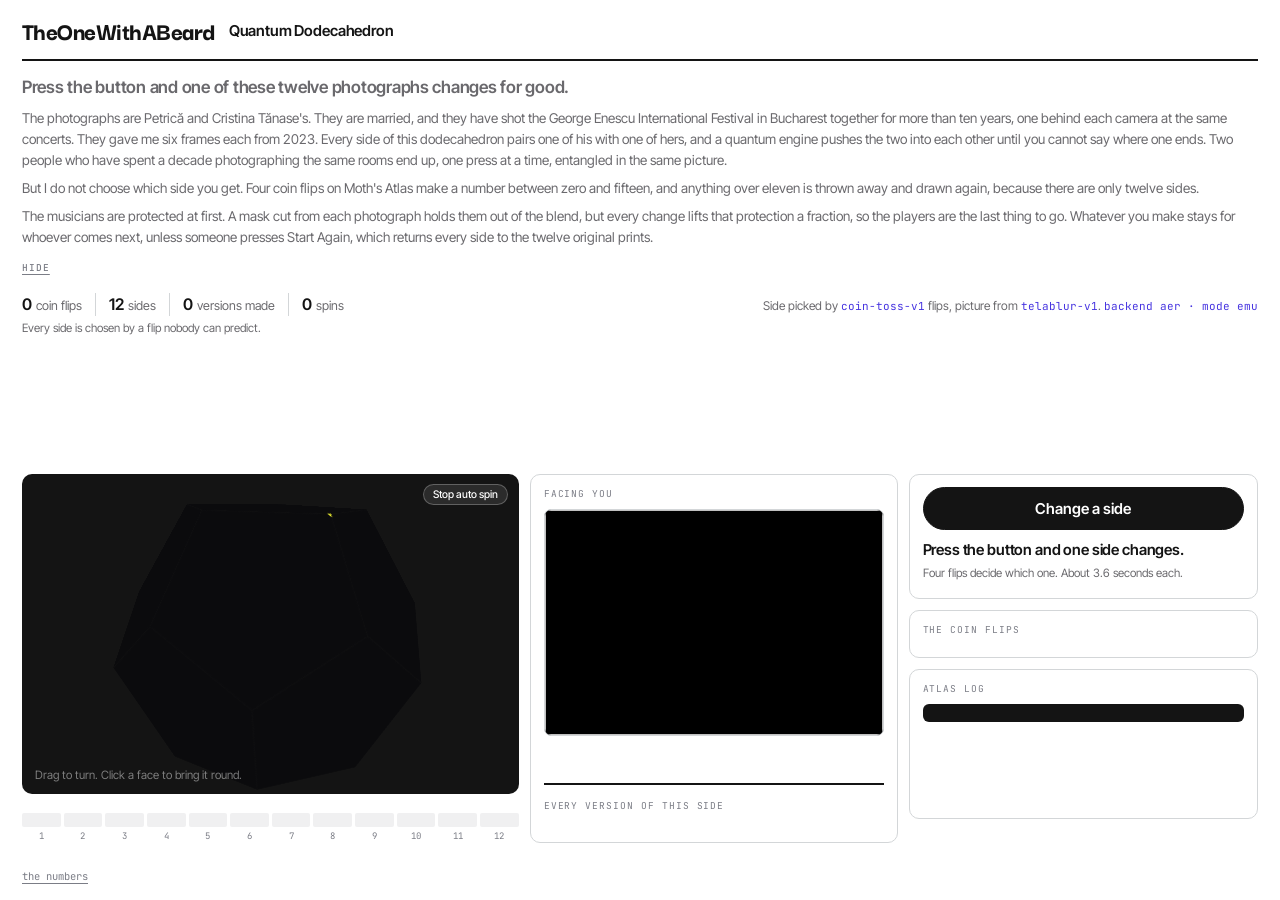
==== commit 33d1542d: "Fix the real reason telablur was never called, plus the coin-flip ladder Root cause of tonight's dea" ====
--- a/templates/index.html
+++ b/templates/index.html
@@ -112,7 +112,7 @@
 
       <div class="card">
         <span class="kicker">The coin flips</span>
-        <div id="ladder-rows"></div>
+        <div id="ladder-rows" class="scrollbox"></div>
       </div>
 
       <div class="card logcard">
--- a/static/css/style.css
+++ b/static/css/style.css
@@ -202,6 +202,11 @@
 #poll-line{font-size:11.5px;color:var(--slate)}
 #clock-line{font-family:"JetBrains Mono",monospace;font-size:10.5px;color:var(--steel)}
 
+/* Same explicit-height reasoning as #log below — the ladder now grows with
+   every flip a spin makes (face pick, method pick, and on reroll three more
+   param picks), unbounded, and this is the thing that was actually pushing
+   the stage down the page (26-09-2026), not the Atlas log. */
+.scrollbox{max-height:420px;overflow-y:auto}
 .draw{margin-bottom:9px}
 .draw .dlab{font-size:11.5px;color:var(--slate);margin-bottom:4px}
 .rung{display:grid;grid-template-columns:44px 46px 20px 1fr;gap:8px;align-items:center;
@@ -219,8 +224,15 @@
 .dsum .bits{font-family:"JetBrains Mono",monospace;letter-spacing:.28em;font-weight:500}
 .dsum .good{background:linear-gradient(transparent 58%,var(--signal) 58%);font-weight:600}
 
-.logcard{flex:1;min-height:150px;display:flex;flex-direction:column}
-#log{background:var(--ink);border-radius:6px;padding:9px 10px;flex:1;overflow:auto;
+/* Explicit max-height, not flex:1 stretching to match a sibling column's
+   natural size — that only works when an ancestor has a *definite* height
+   to hand down, which .app no longer does now the whole page scrolls as
+   one (Bogdan's call, 26-09-2026). Without a definite height, flex:1 falls
+   back to content size — i.e. #log just grew to fit every row ever
+   logged, pushing the stage further down the page with every flip.
+   ~25 rows at this font/line-height/padding — Bogdan's own number. */
+.logcard{flex:none;min-height:150px;display:flex;flex-direction:column}
+#log{background:var(--ink);border-radius:6px;padding:9px 10px;max-height:480px;overflow-y:auto;
   font-family:"JetBrains Mono",monospace;font-size:10px;line-height:1.65;color:#d8d8d8}
 #log .l{display:grid;grid-template-columns:52px 104px 1fr;gap:8px;padding:1px 0}
 #log .t{color:#7a7a7a}
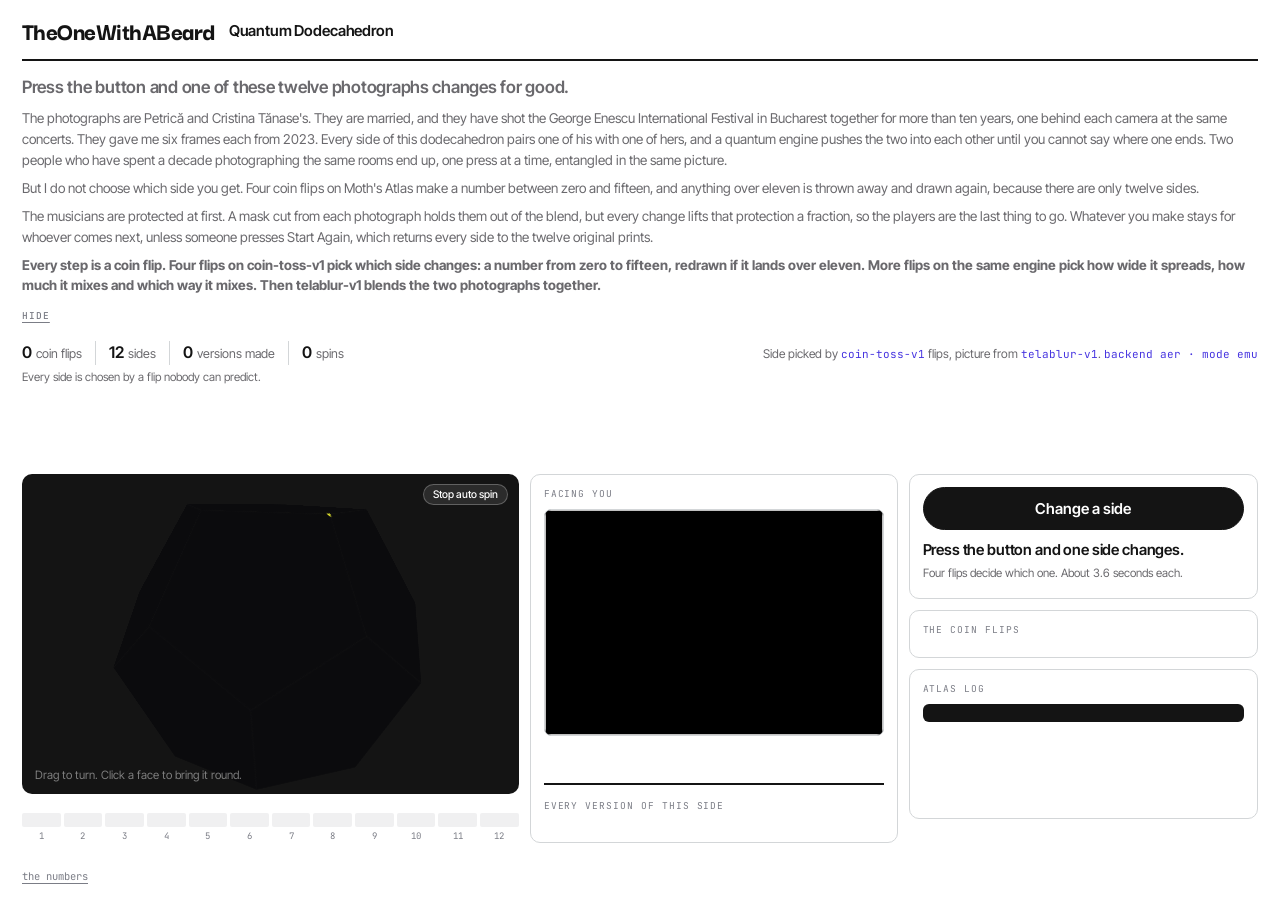
==== commit 499dafbd: "Add Clementine's mechanism explainer under the intro description Co-Authored-By: Claude Sonnet 5 <no" ====
--- a/templates/index.html
+++ b/templates/index.html
@@ -41,6 +41,12 @@
     are the last thing to go. Whatever you make stays for whoever comes next,
     unless someone presses Start Again, which returns every side to the
     twelve original prints.</p>
+
+    <p><strong>Every step is a coin flip. Four flips on <span class="m">coin-toss-v1</span>
+    pick which side changes: a number from zero to fifteen, redrawn if it lands over
+    eleven. More flips on the same engine pick how wide it spreads, how much it mixes
+    and which way it mixes. Then <span class="m">telablur-v1</span> blends the two
+    photographs together.</strong></p>
 
     <button id="introToggle" aria-expanded="true" aria-controls="intro">Hide</button>
   </section>
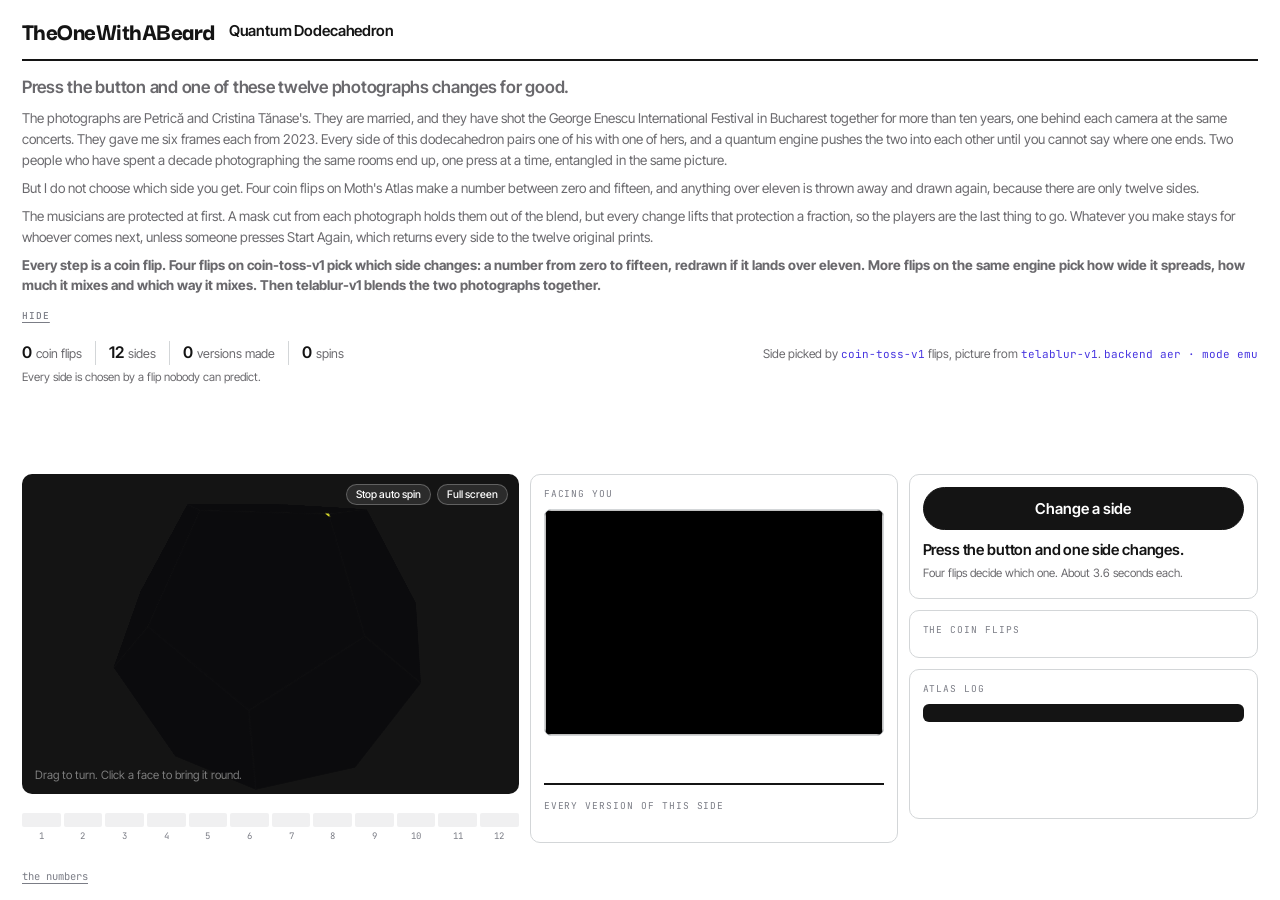
==== commit 6ae669c2: "Add full screen button for the stage Scales #stageInner (a new wrapper dodeca.js is constructed on) " ====
--- a/templates/index.html
+++ b/templates/index.html
@@ -74,8 +74,10 @@
     <!-- left: the solid -->
     <div class="col">
       <div id="stage">
+        <div id="stageInner"></div>
         <div class="hud">
           <button id="autoSpinBtn">Stop auto spin</button>
+          <button id="fullscreenBtn">Full screen</button>
         </div>
         <div class="tip">Drag to turn. Click a face to bring it round.</div>
       </div>
--- a/static/css/style.css
+++ b/static/css/style.css
@@ -134,8 +134,17 @@
    dodeca.js builds #solid and all 12 .pface/.pclip nodes at runtime — this
    file only styles them, never creates them. */
 #stage{background:var(--ink);border-radius:10px;position:relative;overflow:hidden;
-  display:grid;place-items:center;perspective:720px;flex:1;min-height:320px;
+  display:grid;place-items:center;flex:1;min-height:320px;
   touch-action:none;user-select:none;cursor:grab}
+/* dodeca.js is constructed on #stageInner, not #stage, purely so a fullscreen
+   zoom has somewhere safe to put a plain 2D scale: transform without ever
+   touching .pface/solid's own inline matrix3d (dodeca.js overwrites that every
+   frame regardless of what a stylesheet says, so scaling solid itself here
+   would just get clobbered on the next drag/frame). perspective moves here
+   too — it has to live on solid's direct parent to keep the 3D context. */
+#stageInner{width:100%;height:100%;display:grid;place-items:center;
+  perspective:720px;transform-origin:center center}
+#stage:fullscreen{background:var(--ink)}
 .pface{position:absolute;inset:0;backface-visibility:hidden}
 .pclip{position:absolute;inset:0;
   clip-path:polygon(50% 0%,97.55% 34.55%,79.39% 90.45%,20.61% 90.45%,2.45% 34.55%);
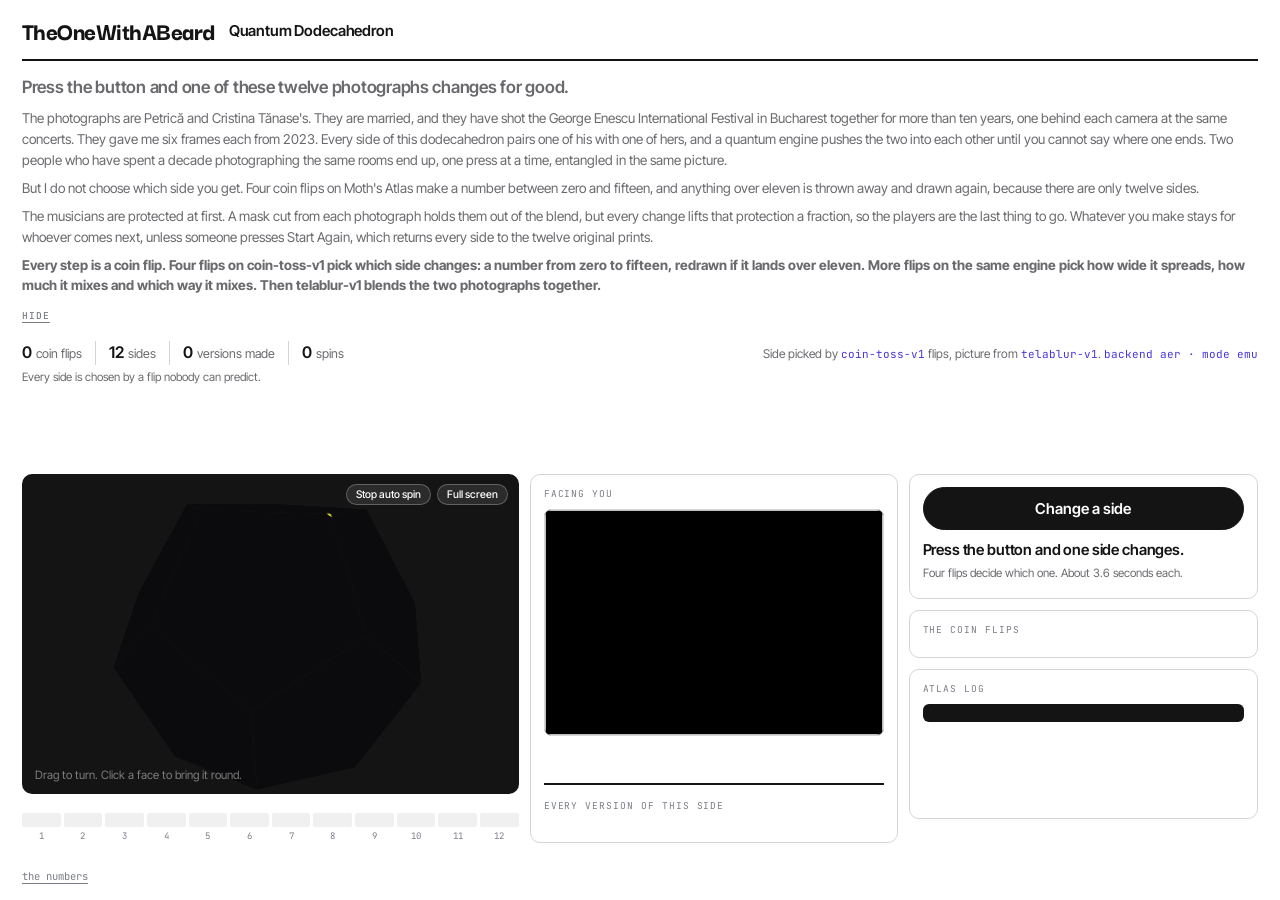
==== commit 0725904a: "Fix fullscreen dodecahedron: was ~2x oversized, cut off on every screen Two separate bugs stacked:  " ====
--- a/templates/index.html
+++ b/templates/index.html
@@ -74,7 +74,7 @@
     <!-- left: the solid -->
     <div class="col">
       <div id="stage">
-        <div id="stageInner"></div>
+        <div id="stageInner"><div id="stageScale"></div></div>
         <div class="hud">
           <button id="autoSpinBtn">Stop auto spin</button>
           <button id="fullscreenBtn">Full screen</button>
--- a/static/css/style.css
+++ b/static/css/style.css
@@ -136,13 +136,22 @@
 #stage{background:var(--ink);border-radius:10px;position:relative;overflow:hidden;
   display:grid;place-items:center;flex:1;min-height:320px;
   touch-action:none;user-select:none;cursor:grab}
-/* dodeca.js is constructed on #stageInner, not #stage, purely so a fullscreen
-   zoom has somewhere safe to put a plain 2D scale: transform without ever
-   touching .pface/solid's own inline matrix3d (dodeca.js overwrites that every
-   frame regardless of what a stylesheet says, so scaling solid itself here
-   would just get clobbered on the next drag/frame). perspective moves here
-   too — it has to live on solid's direct parent to keep the 3D context. */
-#stageInner{width:100%;height:100%;display:grid;place-items:center;
+/* #stageInner only grids/centers — it stays 100%/100% of #stage in both
+   normal and fullscreen layout, same as it always centered #solid directly
+   before this. The fullscreen scale must NOT go here: a scale>1 applied to
+   a box that's already the full size of its (fullscreen) parent guarantees
+   overflow on every side regardless of the factor chosen — confirmed live,
+   27-09-2026, cut off top and bottom on a real screen. #stageScale is the
+   dedicated, shape-sized (not viewport-sized) box the scale actually
+   belongs on: dodeca.js is constructed on IT, not #stageInner, so it's
+   exactly 190px square (matching DODECA_SIZE in app.js) before any
+   fullscreen scale — the scale then correctly enlarges just the shape,
+   not the shape plus a viewport's worth of centering space around it.
+   perspective lives here too, since it has to sit on solid's direct
+   parent to keep the 3D context, and #stageScale (not #stageInner) is
+   that parent now. */
+#stageInner{width:100%;height:100%;display:grid;place-items:center}
+#stageScale{width:190px;height:190px;display:grid;place-items:center;
   perspective:720px;transform-origin:center center}
 #stage:fullscreen{background:var(--ink)}
 .pface{position:absolute;inset:0;backface-visibility:hidden}
